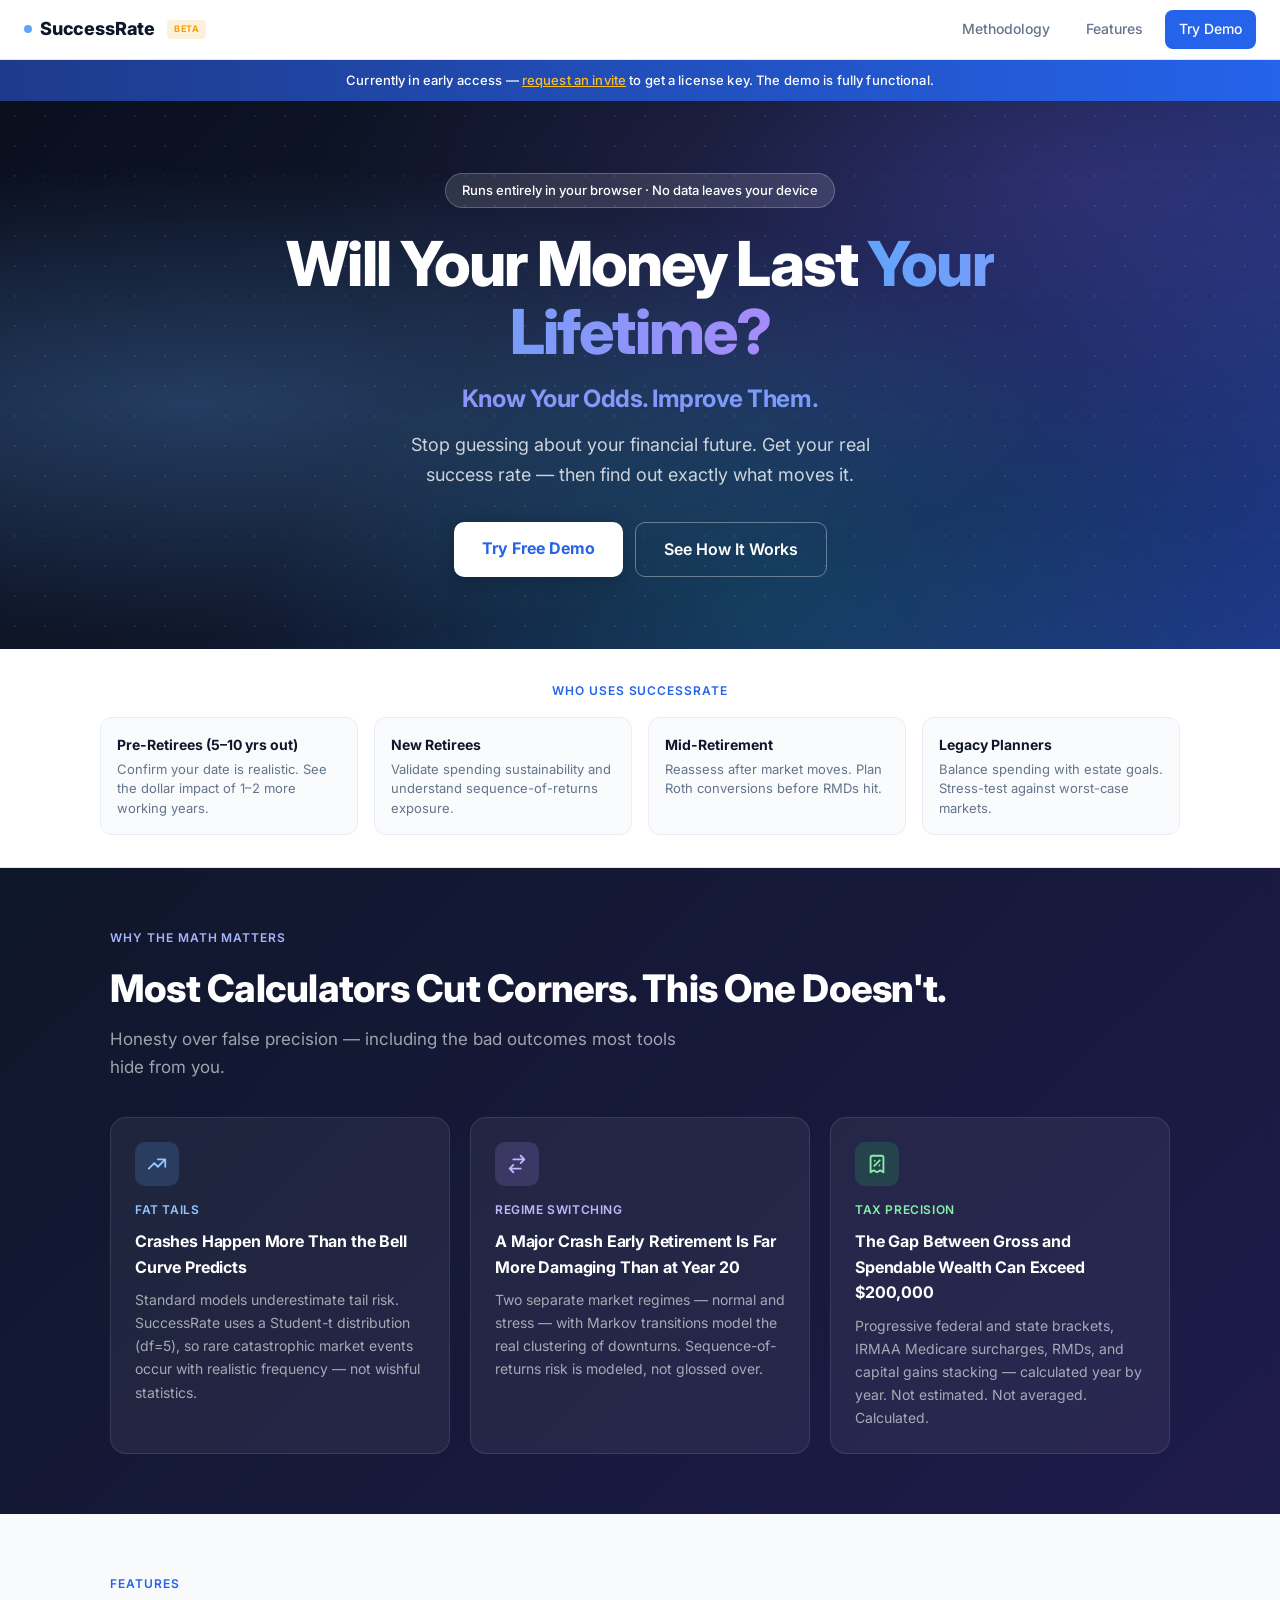
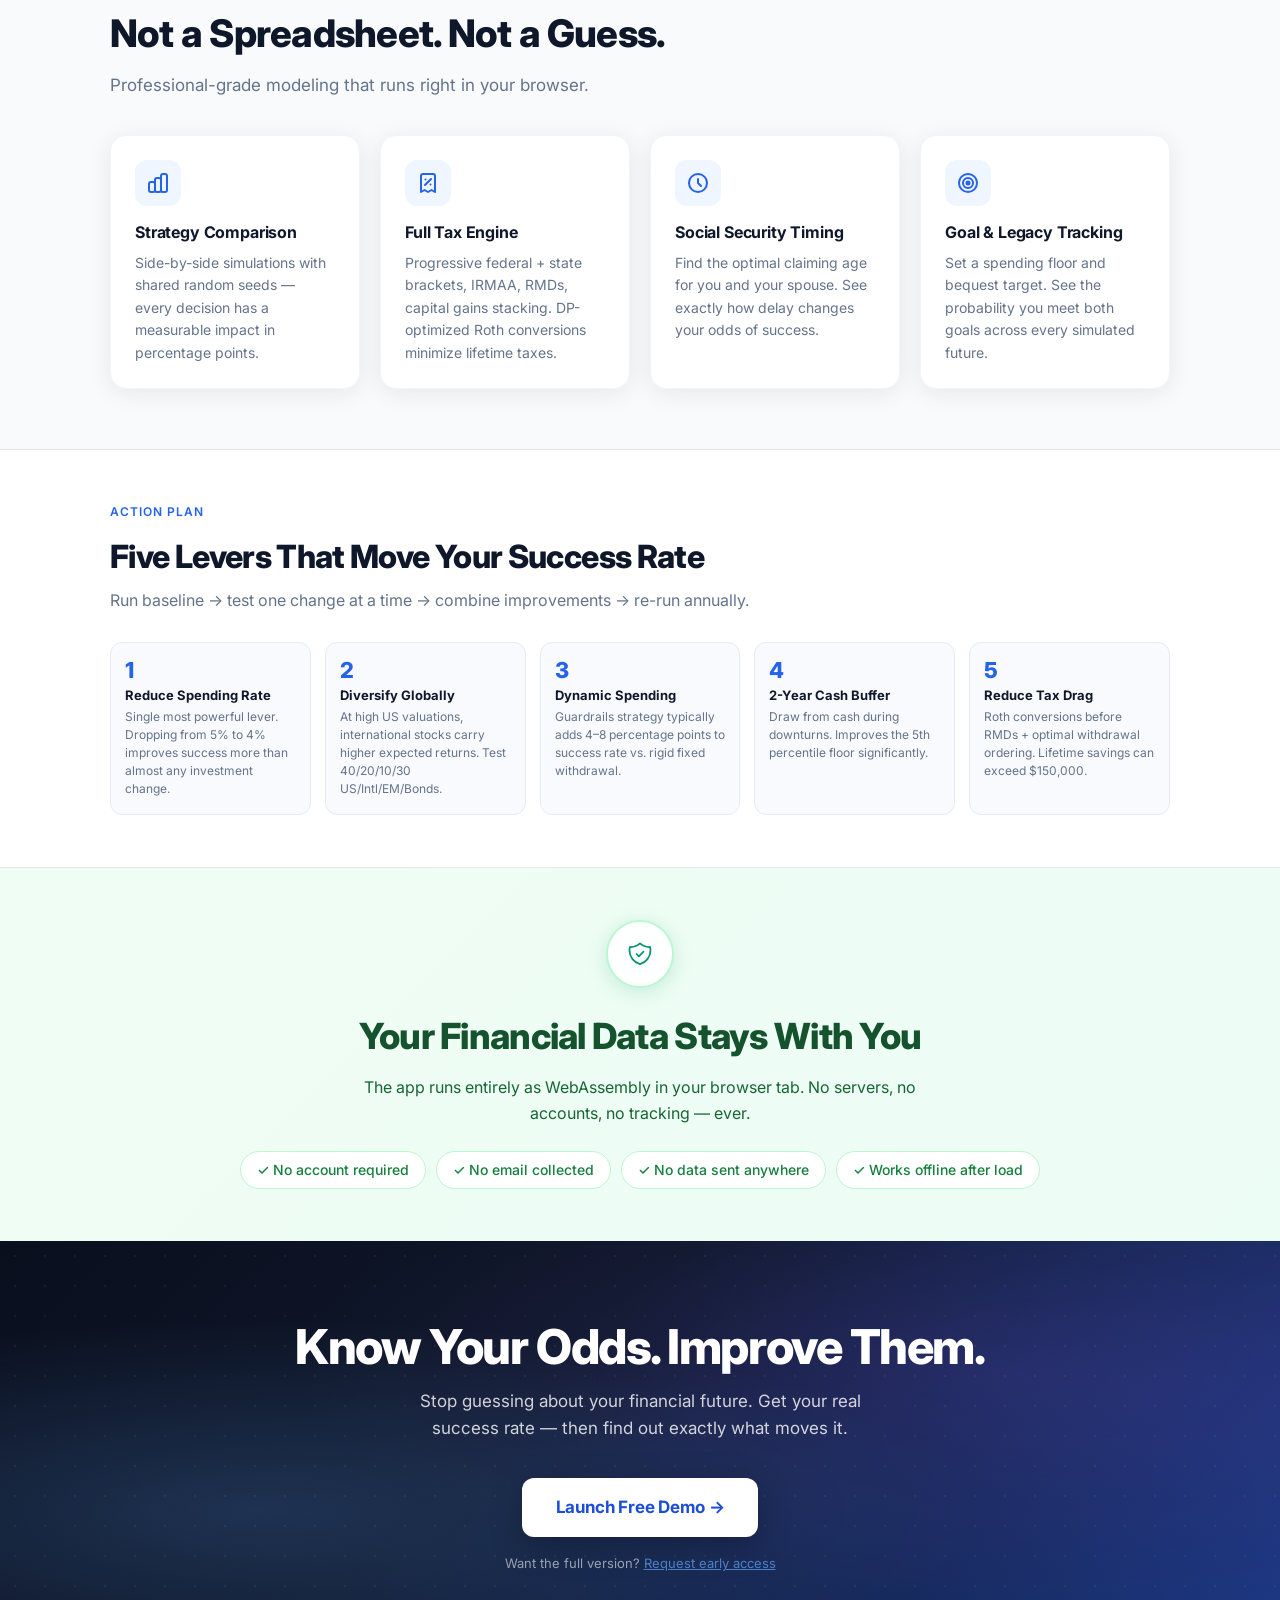
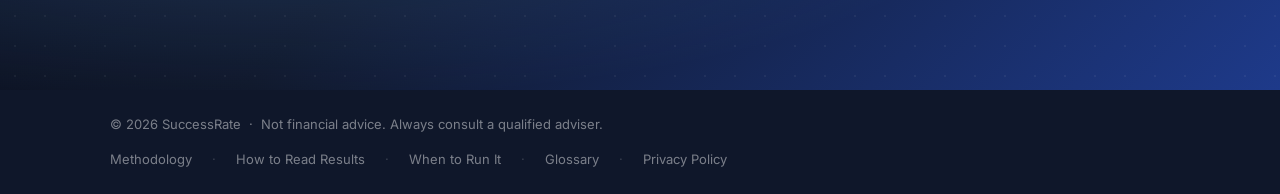
==== index.html @ fdfb2f6f "deploy: htr8/MoneyShrug92026@058d6779f7fabf1a5ee875240f27e5c57a9b433b" ====
<!DOCTYPE html>
<html lang="en">
<head>
<meta charset="UTF-8">
<meta name="viewport" content="width=device-width, initial-scale=1.0">
<title>SuccessRate — Know If Your Money Will Last</title>
<meta name="description" content="Monte Carlo retirement simulation. See the real probability your plan works across thousands of possible futures. Runs entirely in your browser. No accounts, no data collection.">
<link href="https://fonts.googleapis.com/css2?family=Inter:wght@300;400;500;600;700;800&display=swap" rel="stylesheet">
<style>
:root {
  --primary: #2563eb;
  --primary-dark: #1d4ed8;
  --dark: #0f172a;
  --navy: #1e3a8a;
  --light: #f8fafc;
  --muted: #64748b;
  --accent: #22c55e;
  --slate-200: #e2e8f0;
  --card-shadow: 0 4px 24px rgba(0,0,0,.08);
}
*, *::before, *::after { box-sizing: border-box; margin: 0; padding: 0; }
html { scroll-behavior: smooth; }
body { font-family: 'Inter', sans-serif; background: var(--light); color: var(--dark); line-height: 1.6; }

/* ---- NAV ---- */
nav { position: fixed; top: 0; left: 0; right: 0; z-index: 100; background: rgba(255,255,255,.95); backdrop-filter: blur(12px); border-bottom: 1px solid #e2e8f0; padding: 0 24px; height: 60px; display: flex; align-items: center; justify-content: space-between; }
.nav-logo { font-weight: 800; font-size: 18px; color: var(--dark); text-decoration: none; letter-spacing: -0.01em; display: flex; align-items: center; gap: 8px; }
.nav-logo-dot { width: 8px; height: 8px; border-radius: 50%; background: #60a5fa; flex-shrink: 0; }
.nav-links { display: flex; gap: 8px; align-items: center; }
.nav-links a { padding: 8px 14px; border-radius: 8px; text-decoration: none; font-size: 14px; font-weight: 500; color: var(--muted); transition: all .15s; }
.nav-links a:hover { color: var(--dark); background: #f1f5f9; }
.nav-cta { background: var(--primary) !important; color: white !important; }
.nav-cta:hover { background: var(--primary-dark) !important; }
.nav-beta { font-size: 9px; font-weight: 700; letter-spacing: .06em; text-transform: uppercase; padding: 2px 7px; border-radius: 4px; background: rgba(245,158,11,.15); color: #f59e0b; margin-left: 4px; vertical-align: middle; }
.early-access-bar { background: linear-gradient(90deg, #1e3a8a, #2563eb); color: white; text-align: center; padding: 10px 24px; font-size: 13px; font-weight: 500; letter-spacing: .01em; }
.early-access-bar a { color: #fbbf24; text-decoration: underline; }

/* ---- HERO ---- */
.hero {
  position: relative;
  overflow: hidden;
  background:
    radial-gradient(ellipse at 15% 55%, rgba(96,165,250,.28) 0%, transparent 55%),
    radial-gradient(ellipse at 85% 15%, rgba(139,92,246,.20) 0%, transparent 50%),
    radial-gradient(ellipse at 60% 90%, rgba(16,185,129,.15) 0%, transparent 45%),
    linear-gradient(135deg, #0a0f1e 0%, #0f172a 40%, #1e3a8a 100%);
  color: white;
  padding: 72px 24px 72px;
  text-align: center;
}
.hero::before {
  content: '';
  position: absolute;
  inset: 0;
  background-image: radial-gradient(circle, rgba(255,255,255,.07) 1px, transparent 1px);
  background-size: 30px 30px;
  pointer-events: none;
}
.hero-content { position: relative; z-index: 1; }
.hero-badge { display: inline-block; background: rgba(255,255,255,.12); border: 1px solid rgba(255,255,255,.22); border-radius: 100px; padding: 6px 16px; font-size: 13px; font-weight: 500; margin-bottom: 22px; }
.hero h1 { font-size: clamp(34px, 5.5vw, 62px); font-weight: 800; line-height: 1.1; letter-spacing: -0.03em; max-width: 820px; margin: 0 auto 14px; }
.hero h1 .gradient-text {
  background: linear-gradient(90deg, #60a5fa, #a78bfa);
  -webkit-background-clip: text;
  -webkit-text-fill-color: transparent;
  background-clip: text;
}
.hero-tagline { font-size: clamp(18px, 2.5vw, 24px); font-weight: 700; letter-spacing: -0.02em; margin-bottom: 12px; background: linear-gradient(90deg, #a78bfa, #60a5fa); -webkit-background-clip: text; -webkit-text-fill-color: transparent; background-clip: text; }
.hero p { font-size: 18px; color: rgba(255,255,255,.78); max-width: 520px; margin: 0 auto 32px; line-height: 1.65; }
.hero-buttons { display: flex; gap: 12px; justify-content: center; flex-wrap: wrap; }
.btn-primary { background: white; color: var(--primary); padding: 14px 28px; border-radius: 10px; text-decoration: none; font-weight: 700; font-size: 16px; transition: all .15s; box-shadow: 0 4px 20px rgba(0,0,0,.2); }
.btn-primary:hover { transform: translateY(-1px); box-shadow: 0 8px 28px rgba(0,0,0,.3); }
.btn-secondary { border: 1.5px solid rgba(255,255,255,.35); color: white; padding: 14px 28px; border-radius: 10px; text-decoration: none; font-weight: 600; font-size: 16px; transition: all .15s; }
.btn-secondary:hover { background: rgba(255,255,255,.08); border-color: rgba(255,255,255,.55); }

/* ---- WHO IT'S FOR ---- */
.who-strip { background: white; padding: 32px 24px; border-bottom: 1px solid var(--slate-200); }
.who-inner { max-width: 1080px; margin: 0 auto; }
.who-label { font-size: 12px; font-weight: 600; color: var(--primary); text-transform: uppercase; letter-spacing: .08em; margin-bottom: 16px; text-align: center; }
.who-grid { display: grid; grid-template-columns: repeat(4, 1fr); gap: 16px; }
.who-card { padding: 16px; border-radius: 12px; border: 1px solid #e8edf5; background: #fafbfd; }
.who-card-title { font-size: 14px; font-weight: 700; color: var(--dark); margin-bottom: 4px; }
.who-card-sub { font-size: 13px; color: var(--muted); line-height: 1.5; }
@media (max-width: 760px) { .who-grid { grid-template-columns: 1fr 1fr; } }
@media (max-width: 480px) { .who-grid { grid-template-columns: 1fr; } }

/* ---- WHY DIFFERENT ---- */
.math-section {
  background: linear-gradient(135deg, #0f172a 0%, #1e1b4b 100%);
  color: white;
  padding: 60px 24px;
}
.math-inner { max-width: 1060px; margin: 0 auto; }
.math-section .section-label { color: #a5b4fc; font-size: 12px; font-weight: 600; text-transform: uppercase; letter-spacing: .08em; margin-bottom: 10px; }
.math-section h2 { font-size: clamp(26px, 4vw, 38px); font-weight: 800; letter-spacing: -0.02em; margin-bottom: 8px; }
.math-section .sub { color: rgba(255,255,255,.60); font-size: 17px; max-width: 600px; line-height: 1.6; margin-bottom: 36px; }
.math-grid { display: grid; grid-template-columns: repeat(auto-fit, minmax(280px, 1fr)); gap: 20px; }
.math-card { background: rgba(255,255,255,.06); border: 1px solid rgba(255,255,255,.10); border-radius: 16px; padding: 24px; transition: border-color .2s; }
.math-card:hover { border-color: rgba(165,180,252,.35); }
.math-card-icon { width: 44px; height: 44px; border-radius: 10px; display: flex; align-items: center; justify-content: center; margin-bottom: 14px; flex-shrink: 0; }
.math-card-icon.blue   { background: rgba(96,165,250,.18); color: #93c5fd; }
.math-card-icon.violet { background: rgba(167,139,250,.18); color: #c4b5fd; }
.math-card-icon.green  { background: rgba(34,197,94,.18); color: #86efac; }
.math-card h3 { font-size: 16px; font-weight: 700; margin-bottom: 8px; letter-spacing: -0.01em; }
.math-card .claim { font-size: 12px; font-weight: 600; letter-spacing: .05em; text-transform: uppercase; margin-bottom: 10px; }
.math-card.blue-accent   .claim { color: #93c5fd; }
.math-card.violet-accent .claim { color: #c4b5fd; }
.math-card.green-accent  .claim { color: #86efac; }
.math-card p { color: rgba(255,255,255,.60); font-size: 14px; line-height: 1.65; }

/* ---- FEATURES ---- */
.features-section { padding: 60px 24px; background: var(--light); }
.features-inner { max-width: 1060px; margin: 0 auto; }
.section-label { font-size: 12px; font-weight: 600; color: var(--primary); text-transform: uppercase; letter-spacing: .08em; margin-bottom: 10px; }
.features-section h2 { font-size: clamp(26px, 4vw, 38px); font-weight: 800; letter-spacing: -0.02em; margin-bottom: 8px; }
.features-section .sub { color: var(--muted); font-size: 17px; max-width: 560px; line-height: 1.6; margin-bottom: 36px; }
.features-grid { display: grid; grid-template-columns: repeat(auto-fit, minmax(240px, 1fr)); gap: 20px; }
.feature-card { background: white; padding: 24px; border-radius: 16px; box-shadow: var(--card-shadow); border: 1px solid #f1f5f9; transition: box-shadow .2s, border-color .2s; }
.feature-card:hover { box-shadow: 0 12px 36px rgba(0,0,0,.1); border-color: #e2e8f0; }
.feature-icon { width: 46px; height: 46px; background: #eff6ff; border-radius: 12px; display: flex; align-items: center; justify-content: center; margin-bottom: 14px; color: var(--primary); flex-shrink: 0; }
.feature-card h3 { font-size: 16px; font-weight: 700; margin-bottom: 6px; letter-spacing: -0.01em; }
.feature-card p { color: var(--muted); font-size: 14px; line-height: 1.6; }

/* ---- LEVERS ---- */
.levers-section { background: white; padding: 52px 24px; border-top: 1px solid var(--slate-200); border-bottom: 1px solid var(--slate-200); }
.levers-inner { max-width: 1060px; margin: 0 auto; }
.levers-section h2 { font-size: clamp(22px, 3.5vw, 32px); font-weight: 800; letter-spacing: -0.02em; margin-bottom: 6px; }
.levers-section .sub { color: var(--muted); font-size: 16px; margin-bottom: 28px; }
.levers-grid { display: grid; grid-template-columns: repeat(5, 1fr); gap: 14px; }
.lever-card { background: #f8fafd; border: 1px solid #e4ecf7; border-radius: 12px; padding: 16px 14px; }
.lever-num { font-size: 22px; font-weight: 800; color: var(--primary); line-height: 1; margin-bottom: 6px; }
.lever-title { font-size: 13px; font-weight: 700; color: var(--dark); margin-bottom: 4px; line-height: 1.3; }
.lever-desc { font-size: 12px; color: var(--muted); line-height: 1.5; }
@media (max-width: 900px)  { .levers-grid { grid-template-columns: repeat(3, 1fr); } }
@media (max-width: 600px)  { .levers-grid { grid-template-columns: 1fr 1fr; } }

/* ---- PRIVACY ---- */
.privacy-section { background: linear-gradient(135deg, #f0fdf4, #ecfdf5); padding: 52px 24px; }
.privacy-inner { max-width: 800px; margin: 0 auto; text-align: center; }
.shield-icon { display: flex; justify-content: center; margin-bottom: 20px; }
.shield-icon-inner { width: 68px; height: 68px; background: white; border-radius: 50%; display: flex; align-items: center; justify-content: center; color: #059669; box-shadow: 0 4px 20px rgba(5,150,105,.18); border: 2px solid #bbf7d0; }
.privacy-inner h2 { font-size: clamp(24px, 3.5vw, 36px); font-weight: 800; letter-spacing: -0.02em; color: #14532d; margin-bottom: 10px; }
.privacy-sub { color: #166534; font-size: 16px; line-height: 1.6; max-width: 600px; margin: 0 auto 24px; }
.privacy-pills { display: flex; gap: 10px; justify-content: center; flex-wrap: wrap; }
.pill { background: white; border: 1px solid #bbf7d0; color: #15803d; padding: 7px 16px; border-radius: 100px; font-size: 14px; font-weight: 500; }

/* ---- FINAL CTA ---- */
.cta-section {
  background:
    radial-gradient(ellipse at 20% 60%, rgba(96,165,250,.2) 0%, transparent 50%),
    radial-gradient(ellipse at 80% 30%, rgba(139,92,246,.15) 0%, transparent 50%),
    linear-gradient(135deg, #0a0f1e 0%, #0f172a 40%, #1e3a8a 100%);
  color: white;
  padding: 80px 24px;
  text-align: center;
  position: relative;
  overflow: hidden;
}
.cta-section::before { content: ''; position: absolute; inset: 0; background-image: radial-gradient(circle, rgba(255,255,255,.05) 1px, transparent 1px); background-size: 30px 30px; pointer-events: none; }
.cta-inner { position: relative; z-index: 1; }
.cta-section h2 { font-size: clamp(28px, 4.5vw, 48px); font-weight: 800; letter-spacing: -0.03em; line-height: 1.1; margin-bottom: 14px; }
.cta-section p { font-size: 17px; color: rgba(255,255,255,.8); max-width: 480px; margin: 0 auto 36px; line-height: 1.6; }
.btn-launch { background: white; color: var(--primary-dark); padding: 16px 34px; border-radius: 12px; text-decoration: none; font-size: 17px; font-weight: 700; display: inline-block; box-shadow: 0 8px 32px rgba(0,0,0,.25); transition: transform .15s, box-shadow .15s; letter-spacing: -0.01em; }
.btn-launch:hover { transform: translateY(-2px); box-shadow: 0 12px 40px rgba(0,0,0,.35); }

/* ---- FOOTER ---- */
footer { background: var(--dark); color: rgba(255,255,255,.45); padding: 24px 24px; font-size: 13px; }
.footer-inner { max-width: 1060px; margin: 0 auto; display: flex; align-items: center; justify-content: space-between; flex-wrap: wrap; gap: 14px; }
.footer-copy { font-size: 13px; }
.footer-links { display: flex; gap: 20px; flex-wrap: wrap; align-items: center; }
.footer-links a { color: rgba(255,255,255,.45); text-decoration: none; transition: color .15s; }
.footer-links a:hover { color: white; }
.footer-sep { color: rgba(255,255,255,.18); }

/* ---- Responsive ---- */
@media (max-width: 640px) {
  .footer-inner { flex-direction: column; align-items: center; text-align: center; }
  .footer-links { justify-content: center; }
}
</style>
</head>
<body>

<!-- NAV -->
<nav>
  <a href="/" class="nav-logo">
    <span class="nav-logo-dot"></span>
    SuccessRate <span class="nav-beta">Beta</span>
  </a>
  <div class="nav-links">
    <a href="#why-different">Methodology</a>
    <a href="#features">Features</a>
    <a href="/app?demo=true" class="nav-cta">Try Demo</a>
  </div>
</nav>

<div class="early-access-bar" style="margin-top:60px">
  Currently in early access &mdash; <a href="mailto:SuccessRate.App@gmail.com?subject=Early%20Access%20Request&body=I'd%20like%20early%20access%20to%20SuccessRate.">request an invite</a> to get a license key. The demo is fully functional.
</div>

<!-- HERO -->
<section class="hero">
  <div class="hero-content">
    <div class="hero-badge">Runs entirely in your browser &middot; No data leaves your device</div>
    <h1>Will Your Money Last <span class="gradient-text">Your Lifetime?</span></h1>
    <div class="hero-tagline">Know Your Odds. Improve Them.</div>
    <p>Stop guessing about your financial future. Get your real success rate &mdash; then find out exactly what moves it.</p>
    <div class="hero-buttons">
      <a href="/app?demo=true" class="btn-primary">Try Free Demo</a>
      <a href="#why-different" class="btn-secondary">See How It Works</a>
    </div>
  </div>
</section>

<!-- WHO IT'S FOR -->
<div class="who-strip">
  <div class="who-inner">
    <div class="who-label">Who uses SuccessRate</div>
    <div class="who-grid">
      <div class="who-card">
        <div class="who-card-title">Pre-Retirees (5&ndash;10 yrs out)</div>
        <div class="who-card-sub">Confirm your date is realistic. See the dollar impact of 1&ndash;2 more working years.</div>
      </div>
      <div class="who-card">
        <div class="who-card-title">New Retirees</div>
        <div class="who-card-sub">Validate spending sustainability and understand sequence-of-returns exposure.</div>
      </div>
      <div class="who-card">
        <div class="who-card-title">Mid-Retirement</div>
        <div class="who-card-sub">Reassess after market moves. Plan Roth conversions before RMDs hit.</div>
      </div>
      <div class="who-card">
        <div class="who-card-title">Legacy Planners</div>
        <div class="who-card-sub">Balance spending with estate goals. Stress-test against worst-case markets.</div>
      </div>
    </div>
  </div>
</div>

<!-- WHY DIFFERENT -->
<section class="math-section" id="why-different">
  <div class="math-inner">
    <div class="section-label">Why the Math Matters</div>
    <h2>Most Calculators Cut Corners. This One Doesn't.</h2>
    <p class="sub">Honesty over false precision &mdash; including the bad outcomes most tools hide from you.</p>
    <div class="math-grid">

      <div class="math-card blue-accent">
        <div class="math-card-icon blue">
          <svg width="22" height="22" fill="none" viewBox="0 0 24 24" stroke="currentColor">
            <path stroke-linecap="round" stroke-linejoin="round" stroke-width="2" d="M13 7h8m0 0v8m0-8l-8 8-4-4-6 6"/>
          </svg>
        </div>
        <div class="claim">Fat Tails</div>
        <h3>Crashes Happen More Than the Bell Curve Predicts</h3>
        <p>Standard models underestimate tail risk. SuccessRate uses a Student-t distribution (df=5), so rare catastrophic market events occur with realistic frequency &mdash; not wishful statistics.</p>
      </div>

      <div class="math-card violet-accent">
        <div class="math-card-icon violet">
          <svg width="22" height="22" fill="none" viewBox="0 0 24 24" stroke="currentColor">
            <path stroke-linecap="round" stroke-linejoin="round" stroke-width="2" d="M8 7h12m0 0l-4-4m4 4l-4 4m0 6H4m0 0l4 4m-4-4l4-4"/>
          </svg>
        </div>
        <div class="claim">Regime Switching</div>
        <h3>A Major Crash Early Retirement Is Far More Damaging Than at Year 20</h3>
        <p>Two separate market regimes &mdash; normal and stress &mdash; with Markov transitions model the real clustering of downturns. Sequence-of-returns risk is modeled, not glossed over.</p>
      </div>

      <div class="math-card green-accent">
        <div class="math-card-icon green">
          <svg width="22" height="22" fill="none" viewBox="0 0 24 24" stroke="currentColor">
            <path stroke-linecap="round" stroke-linejoin="round" stroke-width="2" d="M9 14l6-6m-5.5.5h.01m4.99 5h.01M19 21V5a2 2 0 00-2-2H7a2 2 0 00-2 2v16l3.5-2 3.5 2 3.5-2 3.5 2z"/>
          </svg>
        </div>
        <div class="claim">Tax Precision</div>
        <h3>The Gap Between Gross and Spendable Wealth Can Exceed $200,000</h3>
        <p>Progressive federal and state brackets, IRMAA Medicare surcharges, RMDs, and capital gains stacking &mdash; calculated year by year. Not estimated. Not averaged. Calculated.</p>
      </div>

    </div>
  </div>
</section>

<!-- FEATURES -->
<section class="features-section" id="features">
  <div class="features-inner">
    <div class="section-label">Features</div>
    <h2>Not a Spreadsheet. Not a Guess.</h2>
    <p class="sub">Professional-grade modeling that runs right in your browser.</p>
    <div class="features-grid">

      <div class="feature-card">
        <div class="feature-icon">
          <svg width="24" height="24" fill="none" viewBox="0 0 24 24" stroke="currentColor">
            <path stroke-linecap="round" stroke-linejoin="round" stroke-width="2" d="M9 19v-6a2 2 0 00-2-2H5a2 2 0 00-2 2v6a2 2 0 002 2h2a2 2 0 002-2zm0 0V9a2 2 0 012-2h2a2 2 0 012 2v10m-6 0a2 2 0 002 2h2a2 2 0 002-2m0 0V5a2 2 0 012-2h2a2 2 0 012 2v14a2 2 0 01-2 2h-2a2 2 0 01-2-2z"/>
          </svg>
        </div>
        <h3>Strategy Comparison</h3>
        <p>Side-by-side simulations with shared random seeds &mdash; every decision has a measurable impact in percentage points.</p>
      </div>

      <div class="feature-card">
        <div class="feature-icon">
          <svg width="24" height="24" fill="none" viewBox="0 0 24 24" stroke="currentColor">
            <path stroke-linecap="round" stroke-linejoin="round" stroke-width="2" d="M9 14l6-6m-5.5.5h.01m4.99 5h.01M19 21V5a2 2 0 00-2-2H7a2 2 0 00-2 2v16l3.5-2 3.5 2 3.5-2 3.5 2z"/>
          </svg>
        </div>
        <h3>Full Tax Engine</h3>
        <p>Progressive federal + state brackets, IRMAA, RMDs, capital gains stacking. DP-optimized Roth conversions minimize lifetime taxes.</p>
      </div>

      <div class="feature-card">
        <div class="feature-icon">
          <svg width="24" height="24" fill="none" viewBox="0 0 24 24" stroke="currentColor">
            <path stroke-linecap="round" stroke-linejoin="round" stroke-width="2" d="M12 8v4l3 3m6-3a9 9 0 11-18 0 9 9 0 0118 0z"/>
          </svg>
        </div>
        <h3>Social Security Timing</h3>
        <p>Find the optimal claiming age for you and your spouse. See exactly how delay changes your odds of success.</p>
      </div>

      <div class="feature-card">
        <div class="feature-icon">
          <svg width="24" height="24" fill="none" viewBox="0 0 24 24" stroke="currentColor">
            <circle cx="12" cy="12" r="9" stroke-width="2"/>
            <circle cx="12" cy="12" r="5" stroke-width="2"/>
            <circle cx="12" cy="12" r="1.5" stroke-width="2" fill="currentColor"/>
          </svg>
        </div>
        <h3>Goal &amp; Legacy Tracking</h3>
        <p>Set a spending floor and bequest target. See the probability you meet both goals across every simulated future.</p>
      </div>

    </div>
  </div>
</section>

<!-- THE 5 LEVERS -->
<section class="levers-section">
  <div class="levers-inner">
    <div class="section-label">Action Plan</div>
    <h2>Five Levers That Move Your Success Rate</h2>
    <p class="sub">Run baseline &rarr; test one change at a time &rarr; combine improvements &rarr; re-run annually.</p>
    <div class="levers-grid">
      <div class="lever-card">
        <div class="lever-num">1</div>
        <div class="lever-title">Reduce Spending Rate</div>
        <div class="lever-desc">Single most powerful lever. Dropping from 5% to 4% improves success more than almost any investment change.</div>
      </div>
      <div class="lever-card">
        <div class="lever-num">2</div>
        <div class="lever-title">Diversify Globally</div>
        <div class="lever-desc">At high US valuations, international stocks carry higher expected returns. Test 40/20/10/30 US/Intl/EM/Bonds.</div>
      </div>
      <div class="lever-card">
        <div class="lever-num">3</div>
        <div class="lever-title">Dynamic Spending</div>
        <div class="lever-desc">Guardrails strategy typically adds 4&ndash;8 percentage points to success rate vs. rigid fixed withdrawal.</div>
      </div>
      <div class="lever-card">
        <div class="lever-num">4</div>
        <div class="lever-title">2-Year Cash Buffer</div>
        <div class="lever-desc">Draw from cash during downturns. Improves the 5th percentile floor significantly.</div>
      </div>
      <div class="lever-card">
        <div class="lever-num">5</div>
        <div class="lever-title">Reduce Tax Drag</div>
        <div class="lever-desc">Roth conversions before RMDs + optimal withdrawal ordering. Lifetime savings can exceed $150,000.</div>
      </div>
    </div>
  </div>
</section>

<!-- PRIVACY -->
<section class="privacy-section">
  <div class="privacy-inner">
    <div class="shield-icon">
      <div class="shield-icon-inner">
        <svg width="28" height="28" fill="none" viewBox="0 0 24 24" stroke="currentColor">
          <path stroke-linecap="round" stroke-linejoin="round" stroke-width="1.5"
            d="M9 12l2 2 4-4m5.618-4.016A11.955 11.955 0 0112 2.944a11.955 11.955 0 01-8.618 3.04A12.02 12.02 0 003 9c0 5.591 3.824 10.29 9 11.622 5.176-1.332 9-6.03 9-11.622 0-1.042-.133-2.052-.382-3.016z"/>
        </svg>
      </div>
    </div>
    <h2>Your Financial Data Stays With You</h2>
    <p class="privacy-sub">The app runs entirely as WebAssembly in your browser tab. No servers, no accounts, no tracking &mdash; ever.</p>
    <div class="privacy-pills">
      <span class="pill">&#10003; No account required</span>
      <span class="pill">&#10003; No email collected</span>
      <span class="pill">&#10003; No data sent anywhere</span>
      <span class="pill">&#10003; Works offline after load</span>
    </div>
  </div>
</section>

<!-- FINAL CTA -->
<section class="cta-section">
  <div class="cta-inner">
    <h2>Know Your Odds. Improve Them.</h2>
    <p>Stop guessing about your financial future. Get your real success rate &mdash; then find out exactly what moves it.</p>
    <a href="/app?demo=true" class="btn-launch">Launch Free Demo &rarr;</a>
    <p style="margin-top:16px;font-size:13px;opacity:0.7">Want the full version? <a href="mailto:SuccessRate.App@gmail.com?subject=Early%20Access%20Request&amp;body=I'd%20like%20early%20access%20to%20SuccessRate." style="color:#60a5fa;text-decoration:underline">Request early access</a></p>
  </div>
</section>

<footer>
  <div class="footer-inner">
    <div class="footer-copy">&copy; 2026 SuccessRate &nbsp;&middot;&nbsp; Not financial advice. Always consult a qualified adviser.</div>
    <div class="footer-links">
      <a href="/methodology.html">Methodology</a>
      <span class="footer-sep">&middot;</span>
      <a href="/how-to-read.html">How to Read Results</a>
      <span class="footer-sep">&middot;</span>
      <a href="/when-to-run.html">When to Run It</a>
      <span class="footer-sep">&middot;</span>
      <a href="/glossary.html">Glossary</a>
      <span class="footer-sep">&middot;</span>
      <a href="/privacy-policy.html">Privacy Policy</a>
    </div>
  </div>
</footer>


</body>
</html>
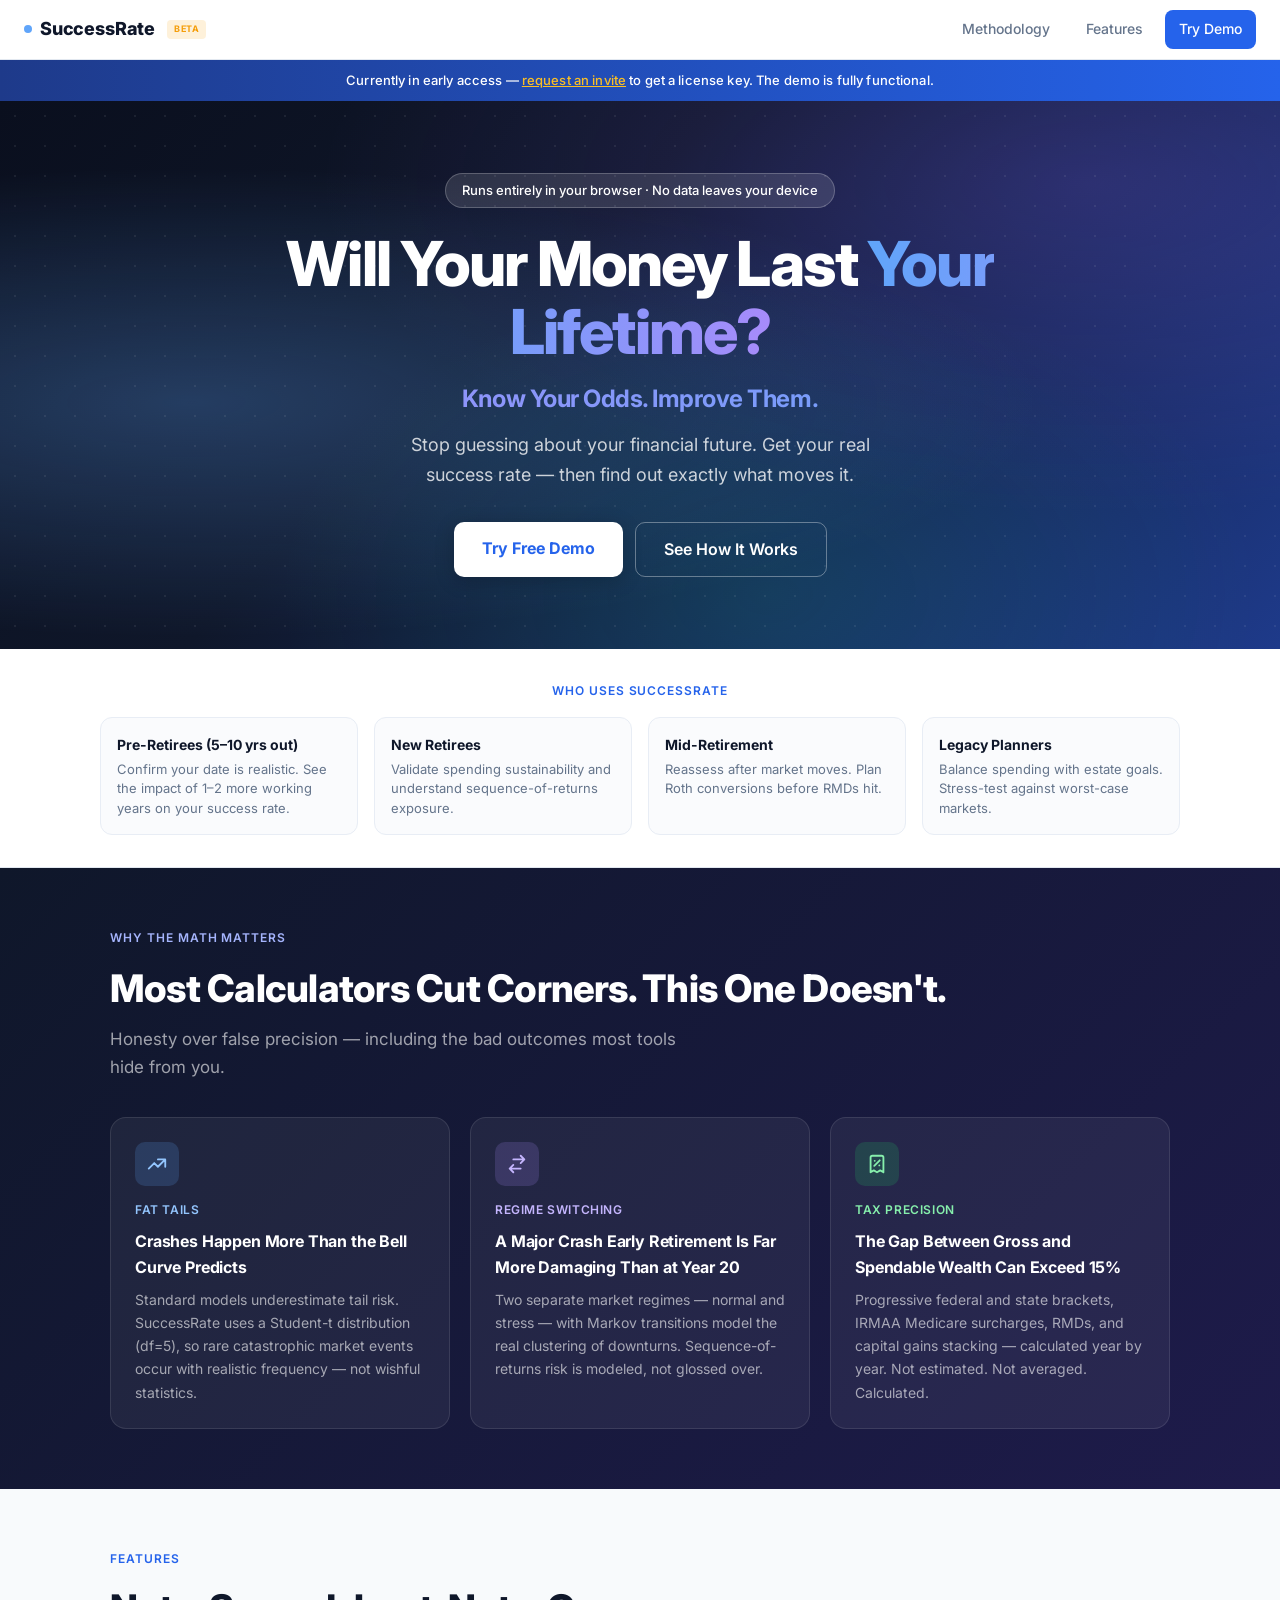
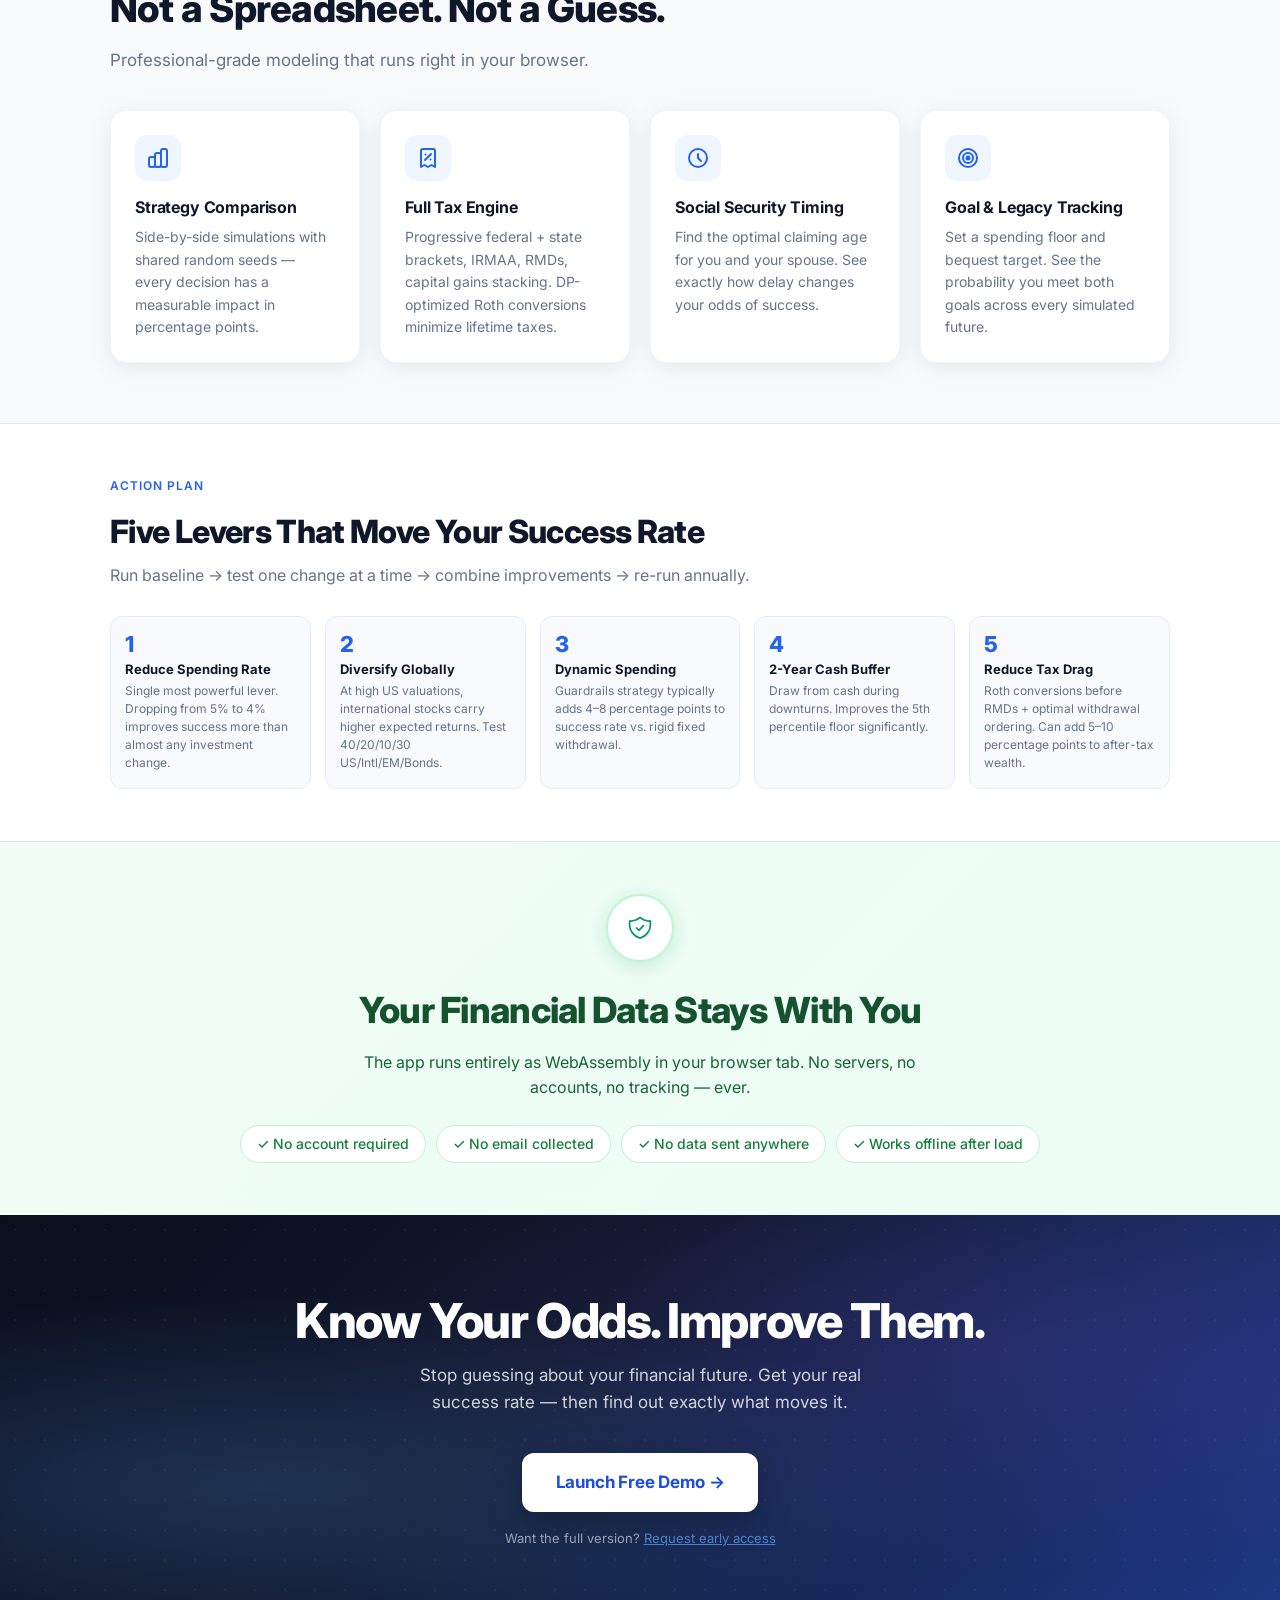
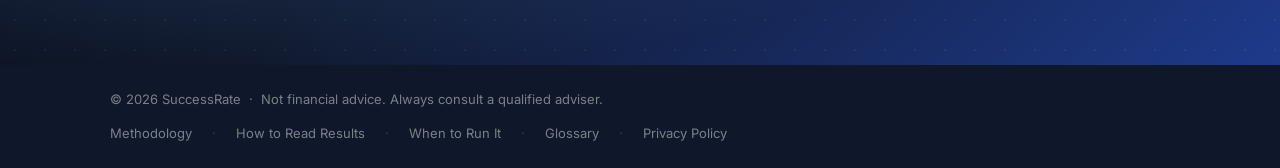
==== commit 56e65570: "deploy: htr8/MoneyShrug92026@9e0b2ef2623c9887cbe4d0b7bca5f6d3805e5be7" ====
--- a/index.html
+++ b/index.html
@@ -219,7 +219,7 @@
     <div class="who-grid">
       <div class="who-card">
         <div class="who-card-title">Pre-Retirees (5&ndash;10 yrs out)</div>
-        <div class="who-card-sub">Confirm your date is realistic. See the dollar impact of 1&ndash;2 more working years.</div>
+        <div class="who-card-sub">Confirm your date is realistic. See the impact of 1&ndash;2 more working years on your success rate.</div>
       </div>
       <div class="who-card">
         <div class="who-card-title">New Retirees</div>
@@ -274,7 +274,7 @@
           </svg>
         </div>
         <div class="claim">Tax Precision</div>
-        <h3>The Gap Between Gross and Spendable Wealth Can Exceed $200,000</h3>
+        <h3>The Gap Between Gross and Spendable Wealth Can Exceed 15%</h3>
         <p>Progressive federal and state brackets, IRMAA Medicare surcharges, RMDs, and capital gains stacking &mdash; calculated year by year. Not estimated. Not averaged. Calculated.</p>
       </div>
 
@@ -366,7 +366,7 @@
       <div class="lever-card">
         <div class="lever-num">5</div>
         <div class="lever-title">Reduce Tax Drag</div>
-        <div class="lever-desc">Roth conversions before RMDs + optimal withdrawal ordering. Lifetime savings can exceed $150,000.</div>
+        <div class="lever-desc">Roth conversions before RMDs + optimal withdrawal ordering. Can add 5&ndash;10 percentage points to after-tax wealth.</div>
       </div>
     </div>
   </div>
